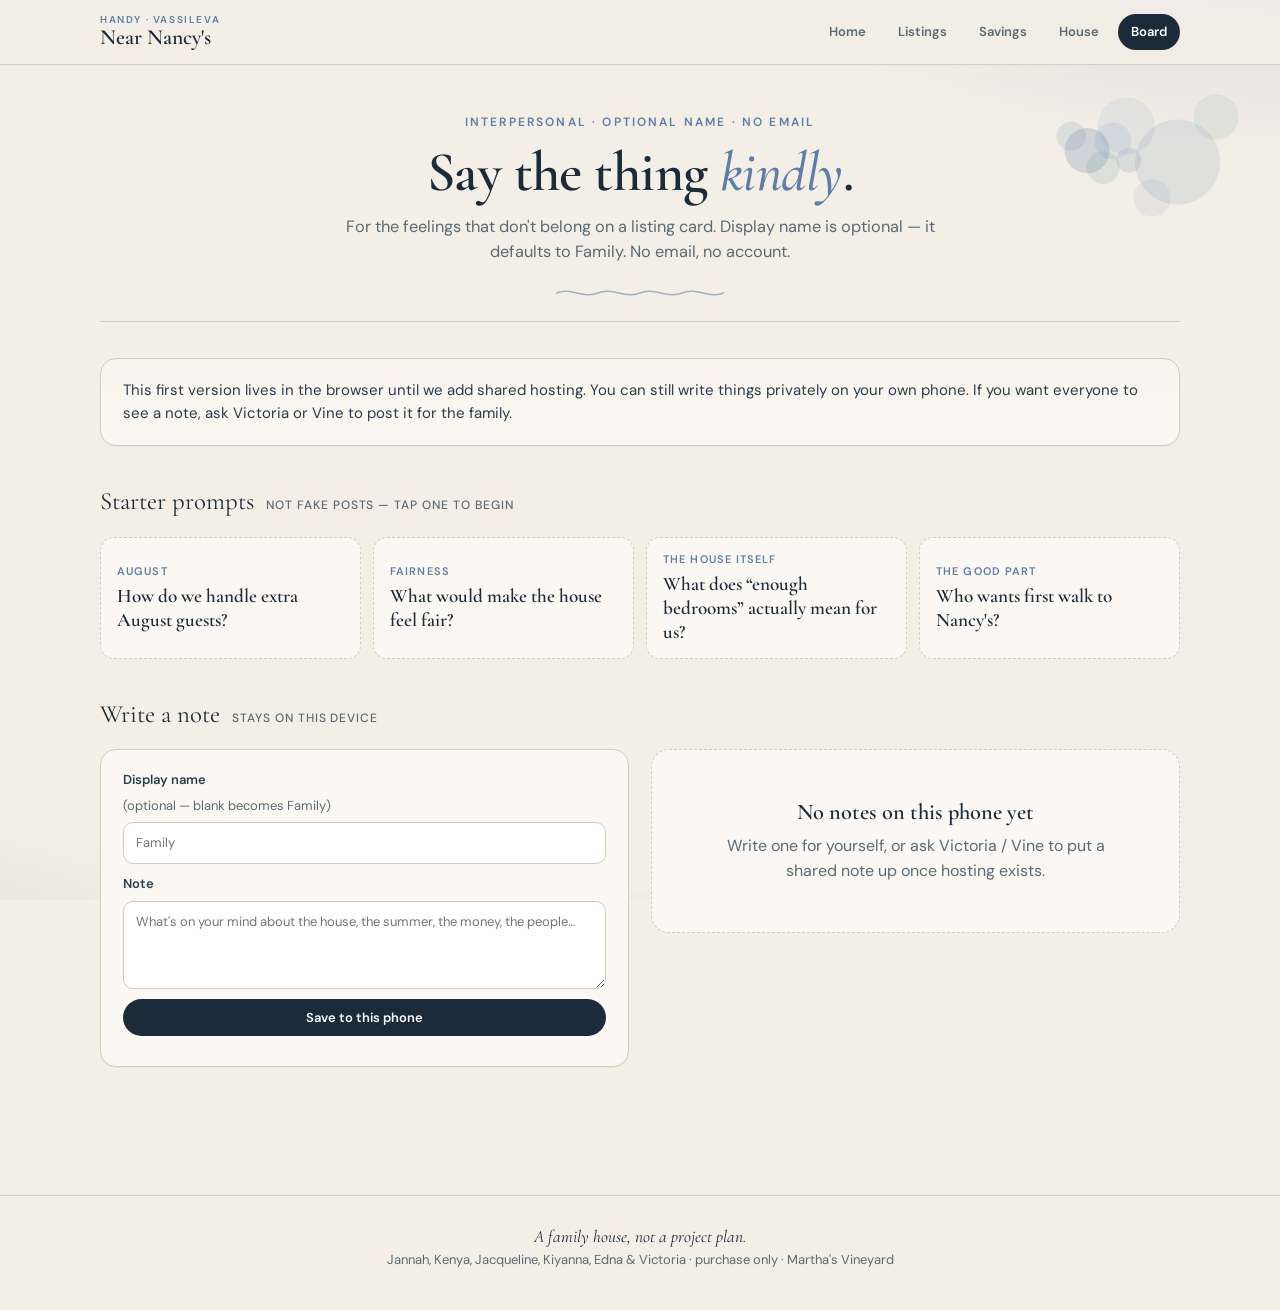
==== board.html @ 732fab81 "Publish Near Nancy's family Vineyard house tracker. Static GitHub Pages site for Handy/Vassileva lis" ====
<!DOCTYPE html>
<html lang="en">
<head>
  <meta charset="UTF-8" />
  <meta name="viewport" content="width=device-width, initial-scale=1" />
  <title>Family board — Near Nancy's</title>
  <link rel="preconnect" href="https://fonts.googleapis.com" />
  <link rel="preconnect" href="https://fonts.gstatic.com" crossorigin />
  <link href="https://fonts.googleapis.com/css2?family=Cormorant+Garamond:ital,wght@0,500;0,600;1,500&family=DM+Sans:ital,wght@0,400;0,500;0,600;1,400&display=swap" rel="stylesheet" />
  <link rel="stylesheet" href="styles.css" />
</head>
<body>
  <nav class="site-nav">
    <div class="inner">
      <a class="brand" href="index.html">
        <span>Handy · Vassileva</span>
        <strong>Near Nancy's</strong>
      </a>
      <div class="nav-links">
      <a href="index.html">Home</a>
      <a href="listings.html">Listings</a>
      <a href="savings.html">Savings</a>
      <a href="house.html">House</a>
      <a href="board.html" class="active">Board</a>
      </div>
    </div>
  </nav>

  <div class="wrap">
    <header class="page-head">
      <div class="bloom" aria-hidden="true"></div>
      <div class="eyebrow">Interpersonal · optional name · no email</div>
      <h1>Say the thing <em>kindly</em>.</h1>
      <p class="sub">For the feelings that don't belong on a listing card. Display name is optional — it defaults to Family. No email, no account.</p>
    </header>

    <div class="callout soft-cedar">
      <p>This first version lives in the browser until we add shared hosting. You can still write things privately on your own phone. If you want everyone to see a note, ask Victoria or Vine to post it for the family.</p>
    </div>

    <div class="section-label">Starter prompts <span>not fake posts — tap one to begin</span></div>
    <div class="prompt-grid" id="prompts">
      <button type="button" class="prompt" data-prompt="How do we handle extra August guests?">
        <small>August</small>
        <span>How do we handle extra August guests?</span>
      </button>
      <button type="button" class="prompt" data-prompt="What would make the house feel fair?">
        <small>Fairness</small>
        <span>What would make the house feel fair?</span>
      </button>
      <button type="button" class="prompt" data-prompt="What does enough bedrooms actually mean for us?">
        <small>The house itself</small>
        <span>What does “enough bedrooms” actually mean for us?</span>
      </button>
      <button type="button" class="prompt" data-prompt="Who wants to be first to walk from our place to Nancy's in the morning?">
        <small>The good part</small>
        <span>Who wants first walk to Nancy's?</span>
      </button>
    </div>

    <div class="section-label">Write a note <span>stays on this device</span></div>
    <div class="two-col">
      <form class="callout" id="board-form">
        <label>Display name <span style="font-weight:400;color:var(--muted)">(optional — blank becomes Family)</span>
          <input type="text" id="display-name" placeholder="Family" maxlength="40" />
        </label>
        <label>Note
          <textarea id="body" required placeholder="What's on your mind about the house, the summer, the money, the people…"></textarea>
        </label>
        <button class="btn primary" type="submit">Save to this phone</button>
        <p class="saved-ok" id="form-msg"></p>
      </form>
      <div>
        <div class="posts" id="posts"></div>
        <div class="empty" id="board-empty">
          <h3>No notes on this phone yet</h3>
          <p>Write one for yourself, or ask Victoria / Vine to put a shared note up once hosting exists.</p>
        </div>
      </div>
    </div>
  </div>
  <footer>
    <p><em>A family house, not a project plan.</em><br/>
    Jannah, Kenya, Jacqueline, Kiyanna, Edna &amp; Victoria · purchase only · Martha's Vineyard</p>
  </footer>

  <script>

    const KEY = "vineyard-board-v1";
    function load() {
      try { return JSON.parse(localStorage.getItem(KEY) || "[]"); } catch (e) { return []; }
    }
    function save(list) { localStorage.setItem(KEY, JSON.stringify(list)); }
    function esc(s) { return String(s || "").replace(/&/g, "&amp;").replace(/</g, "&lt;"); }

    let posts = load();

    function render() {
      const wrap = document.getElementById("posts");
      const empty = document.getElementById("board-empty");
      wrap.innerHTML = "";
      if (!posts.length) {
        empty.hidden = false;
        return;
      }
      empty.hidden = true;
      posts.slice().reverse().forEach((p) => {
        const el = document.createElement("article");
        el.className = "post";
        el.innerHTML =
          '<div style="display:flex;justify-content:space-between;gap:12px;align-items:baseline;flex-wrap:wrap">' +
            '<div class="who">' + esc(p.name) + '</div>' +
            '<div class="when">' + esc(p.when) + '</div>' +
          '</div>' +
          '<p>' + esc(p.body) + '</p>' +
          '<div class="actions"><button type="button" class="btn outline" data-del="' + p.id + '">Remove from this phone</button></div>';
        wrap.appendChild(el);
      });
    }

    document.getElementById("board-form").addEventListener("submit", (e) => {
      e.preventDefault();
      const name = document.getElementById("display-name").value.trim() || "Family";
      const body = document.getElementById("body").value.trim();
      if (!body) return;
      posts.push({
        id: String(Date.now()),
        name,
        body,
        when: new Date().toLocaleString("en-US", { month: "short", day: "numeric", hour: "numeric", minute: "2-digit" })
      });
      save(posts);
      document.getElementById("body").value = "";
      document.getElementById("form-msg").textContent = "Saved on this phone.";
      render();
    });

    document.getElementById("posts").addEventListener("click", (e) => {
      const btn = e.target.closest("[data-del]");
      if (!btn) return;
      posts = posts.filter((p) => p.id !== btn.dataset.del);
      save(posts);
      render();
    });

    document.getElementById("prompts").addEventListener("click", (e) => {
      const card = e.target.closest(".prompt");
      if (!card) return;
      const text = card.dataset.prompt;
      const ta = document.getElementById("body");
      if (!ta.value) ta.value = text + "\n\n";
      else ta.value = ta.value.trim() + "\n\n" + text;
      ta.focus();
      ta.scrollIntoView({ behavior: "smooth", block: "center" });
    });

    render();

  </script>
</body>
</html>
---- styles.css ----
/* Handy / Vassileva — Martha's Vineyard family house
   Coastal palette: weathered cedar, hydrangea, sea-glass, fog, warm paper, navy ink. */

:root {
  --ink: #1c2b3a;
  --ink-soft: #2a3d4f;
  --muted: #5a6a76;
  --paper: #f3eee6;
  --paper-deep: #e8e0d2;
  --card: #fbf8f3;
  --line: #d6cbbd;
  --cedar: #8a6b52;
  --cedar-deep: #6e5340;
  --cedar-soft: #efe4d6;
  --hydrangea: #5d7ea8;
  --hydrangea-deep: #3f5d82;
  --hydrangea-soft: #dce6f0;
  --seaglass: #6f9e8f;
  --seaglass-deep: #4d7a6c;
  --seaglass-soft: #dceae4;
  --fog: #c5d0d8;
  --fog-wash: rgba(197, 208, 216, 0.28);
  --green: #3d6b55;
  --green-soft: #e4f0e9;
  --amber: #9a6b2f;
  --amber-soft: #f4ead8;
  --rose: #8b4d5a;
  --rose-soft: #f3e4e7;
  --shadow: 0 1px 0 rgba(28, 43, 58, 0.04);
  --shadow-hover: 0 16px 36px rgba(28, 43, 58, 0.09);
  --radius: 18px;
  --nav-h: 64px;
}

* { box-sizing: border-box; margin: 0; padding: 0; }

html { scroll-behavior: smooth; }

body {
  font-family: "DM Sans", system-ui, sans-serif;
  background: var(--paper);
  color: var(--ink);
  line-height: 1.55;
  min-height: 100vh;
  position: relative;
}

/* Subtle ocean fog + hydrangea blooms — CSS only, no clipart */
body::before {
  content: "";
  position: fixed;
  inset: 0;
  pointer-events: none;
  z-index: 0;
  background:
    radial-gradient(ellipse 80% 50% at 100% -10%, rgba(93, 126, 168, 0.16), transparent 55%),
    radial-gradient(ellipse 60% 40% at -10% 110%, rgba(111, 158, 143, 0.14), transparent 50%),
    radial-gradient(circle at 92% 18%, rgba(93, 126, 168, 0.13) 0 42px, transparent 43px),
    radial-gradient(circle at 88% 14%, rgba(155, 176, 204, 0.16) 0 28px, transparent 29px),
    radial-gradient(circle at 95% 13%, rgba(111, 158, 143, 0.12) 0 22px, transparent 23px),
    radial-gradient(circle at 90% 22%, rgba(124, 148, 184, 0.12) 0 18px, transparent 19px);
}

body::after {
  content: "";
  position: fixed;
  left: 0;
  right: 0;
  bottom: 0;
  height: 140px;
  pointer-events: none;
  z-index: 0;
  background:
    radial-gradient(ellipse 120% 80% at 50% 140%, rgba(197, 208, 216, 0.45), transparent 60%);
}

.wrap {
  position: relative;
  z-index: 1;
  max-width: 1120px;
  margin: 0 auto;
  padding: 28px 20px 80px;
}

/* —— Nav —— */
.site-nav {
  position: sticky;
  top: 0;
  z-index: 20;
  background: rgba(243, 238, 230, 0.86);
  backdrop-filter: blur(12px);
  border-bottom: 1px solid var(--line);
}

.site-nav .inner {
  max-width: 1120px;
  margin: 0 auto;
  padding: 10px 20px;
  display: flex;
  align-items: center;
  justify-content: space-between;
  gap: 16px;
  min-height: var(--nav-h);
}

.brand {
  text-decoration: none;
  color: var(--ink);
  display: flex;
  flex-direction: column;
  line-height: 1.15;
  flex-shrink: 0;
}

.brand strong {
  font-family: "Cormorant Garamond", Georgia, serif;
  font-size: 1.35rem;
  font-weight: 600;
}

.brand span {
  font-size: 10px;
  letter-spacing: 0.16em;
  text-transform: uppercase;
  color: var(--hydrangea);
  font-weight: 600;
}

.nav-links {
  display: flex;
  flex-wrap: wrap;
  gap: 6px;
  justify-content: flex-end;
}

.nav-links a {
  text-decoration: none;
  font-size: 13px;
  font-weight: 600;
  color: var(--muted);
  border: 1px solid transparent;
  border-radius: 999px;
  padding: 7px 12px;
  transition: all 0.15s ease;
}

.nav-links a:hover {
  color: var(--hydrangea-deep);
  background: var(--hydrangea-soft);
}

.nav-links a.active {
  color: #fff;
  background: var(--ink);
}

/* —— Type —— */
.eyebrow {
  font-size: 12px;
  letter-spacing: 0.18em;
  text-transform: uppercase;
  color: var(--hydrangea);
  font-weight: 600;
  margin-bottom: 10px;
}

h1 {
  font-family: "Cormorant Garamond", Georgia, serif;
  font-size: clamp(2.2rem, 5vw, 3.5rem);
  font-weight: 600;
  line-height: 1.08;
  margin-bottom: 12px;
  letter-spacing: -0.01em;
}

h1 em {
  font-style: italic;
  font-weight: 500;
  color: var(--hydrangea);
}

h2 {
  font-family: "Cormorant Garamond", Georgia, serif;
  font-size: clamp(1.6rem, 3vw, 2rem);
  font-weight: 600;
  line-height: 1.2;
}

h3 {
  font-family: "Cormorant Garamond", Georgia, serif;
  font-size: 1.4rem;
  font-weight: 600;
  line-height: 1.25;
}

.sub {
  color: var(--muted);
  max-width: 620px;
  font-size: 1.02rem;
}

.lede {
  color: var(--ink-soft);
  max-width: 640px;
  font-size: 1.05rem;
}

/* —— Page header —— */
.page-head {
  text-align: center;
  margin-bottom: 36px;
  padding: 20px 0 28px;
  border-bottom: 1px solid var(--line);
  position: relative;
}

.page-head .sub,
.page-head .lede {
  margin: 0 auto;
}

.page-head .bloom {
  position: absolute;
  width: 160px;
  height: 120px;
  right: 0;
  top: 0;
  pointer-events: none;
  opacity: 0.85;
  background:
    radial-gradient(circle at 42% 48%, rgba(93, 126, 168, 0.28) 0 22px, transparent 23px),
    radial-gradient(circle at 58% 40%, rgba(155, 176, 204, 0.26) 0 18px, transparent 19px),
    radial-gradient(circle at 52% 62%, rgba(111, 158, 143, 0.2) 0 16px, transparent 17px),
    radial-gradient(circle at 32% 36%, rgba(124, 148, 184, 0.22) 0 14px, transparent 15px),
    radial-gradient(circle at 68% 56%, rgba(93, 126, 168, 0.18) 0 12px, transparent 13px);
}

/* —— Cards / grids —— */
.grid {
  display: grid;
  grid-template-columns: repeat(auto-fill, minmax(300px, 1fr));
  gap: 22px;
}

.card {
  background: var(--card);
  border: 1px solid var(--line);
  border-radius: var(--radius);
  overflow: hidden;
  display: flex;
  flex-direction: column;
  transition: transform 0.18s ease, box-shadow 0.18s ease;
  box-shadow: var(--shadow);
}

.card:hover {
  transform: translateY(-3px);
  box-shadow: var(--shadow-hover);
}

.card.hidden { display: none; }

.card-body {
  padding: 18px 18px 20px;
  display: flex;
  flex-direction: column;
  gap: 12px;
  flex: 1;
}

.link-card {
  text-decoration: none;
  color: inherit;
}

.link-card .kicker {
  font-size: 11px;
  letter-spacing: 0.12em;
  text-transform: uppercase;
  color: var(--hydrangea);
  font-weight: 600;
}

.link-card h2 {
  font-size: 1.7rem;
}

.link-card p {
  color: var(--muted);
  font-size: 14px;
  flex: 1;
}

.link-card .go {
  margin-top: 6px;
  font-size: 13px;
  font-weight: 600;
  color: var(--cedar-deep);
}

/* Criteria */
.criteria {
  display: grid;
  grid-template-columns: repeat(auto-fill, minmax(240px, 1fr));
  gap: 14px;
  margin: 8px 0 8px;
}

.criterion {
  background: var(--card);
  border: 1px solid var(--line);
  border-radius: 14px;
  padding: 16px 16px 16px 18px;
  display: grid;
  gap: 6px;
  box-shadow: var(--shadow);
  position: relative;
  overflow: hidden;
}

.criterion::before {
  content: "";
  position: absolute;
  left: 0;
  top: 0;
  bottom: 0;
  width: 4px;
  background: linear-gradient(180deg, var(--hydrangea), var(--seaglass));
}

.criterion strong {
  font-size: 14px;
  font-weight: 600;
}

.criterion span {
  font-size: 13px;
  color: var(--muted);
}

/* Callout */
.callout {
  background: var(--card);
  border: 1px solid var(--line);
  border-radius: 16px;
  padding: 20px 22px;
  display: grid;
  gap: 10px;
  box-shadow: var(--shadow);
}

.callout.soft-blue { background: linear-gradient(180deg, #f7f9fc, var(--card)); }
.callout.soft-green { background: linear-gradient(180deg, #f4f8f6, var(--card)); }
.callout.soft-cedar { background: linear-gradient(180deg, #f8f3ec, var(--card)); }

.callout p { color: var(--ink-soft); font-size: 15px; }
.callout .hint { font-size: 13px; color: var(--muted); }

.section-label {
  font-family: "Cormorant Garamond", Georgia, serif;
  font-size: 1.55rem;
  margin: 36px 0 16px;
  display: flex;
  align-items: baseline;
  gap: 12px;
  flex-wrap: wrap;
}

.section-label span {
  font-family: "DM Sans", sans-serif;
  font-size: 12px;
  letter-spacing: 0.08em;
  text-transform: uppercase;
  color: var(--muted);
  font-weight: 500;
}

/* Chips / filters */
.filters {
  display: flex;
  flex-wrap: wrap;
  gap: 8px;
  justify-content: center;
  margin: 22px 0 8px;
}

.chip {
  border: 1px solid var(--line);
  background: var(--card);
  color: var(--muted);
  border-radius: 999px;
  padding: 7px 14px;
  font-size: 13px;
  font-weight: 500;
  cursor: pointer;
  transition: all 0.15s ease;
  font-family: inherit;
}

.chip:hover { border-color: var(--hydrangea); color: var(--hydrangea-deep); }
.chip.active {
  background: var(--ink);
  border-color: var(--ink);
  color: #fff;
}

/* Buttons */
.btn {
  display: inline-flex;
  align-items: center;
  justify-content: center;
  gap: 6px;
  text-decoration: none;
  border: none;
  border-radius: 999px;
  padding: 10px 14px;
  font-size: 13px;
  font-weight: 600;
  font-family: inherit;
  cursor: pointer;
  transition: background 0.15s ease, color 0.15s ease, border-color 0.15s ease;
}

.btn.primary { background: var(--ink); color: #fff; }
.btn.primary:hover { background: var(--hydrangea-deep); }
.btn.ghost {
  background: var(--hydrangea-soft);
  color: var(--hydrangea-deep);
}
.btn.ghost:hover { background: #cdd9e8; }
.btn.cedar {
  background: var(--cedar-soft);
  color: var(--cedar-deep);
}
.btn.outline {
  background: transparent;
  color: var(--ink);
  border: 1px solid var(--line);
}
.btn.outline:hover { border-color: var(--hydrangea); color: var(--hydrangea-deep); }

.actions { display: flex; gap: 8px; margin-top: 4px; flex-wrap: wrap; }

/* Forms */
label {
  display: grid;
  gap: 6px;
  font-size: 13px;
  font-weight: 600;
  color: var(--ink-soft);
}

input[type="text"],
input[type="number"],
input[type="date"],
select,
textarea {
  width: 100%;
  border: 1px solid var(--line);
  border-radius: 10px;
  padding: 10px 12px;
  font: inherit;
  font-weight: 400;
  background: #fff;
  color: var(--ink);
}

textarea { min-height: 88px; resize: vertical; }

input:focus, select:focus, textarea:focus {
  outline: 2px solid var(--hydrangea-soft);
  border-color: var(--hydrangea);
}

.form-grid {
  display: grid;
  grid-template-columns: 1fr 1fr;
  gap: 14px;
}

.form-grid .full { grid-column: 1 / -1; }

/* Listing cards */
.photo {
  position: relative;
  aspect-ratio: 16 / 10;
  overflow: hidden;
  background:
    linear-gradient(160deg, #c5d0d8 0%, #8fa8b8 42%, #5d7ea8 100%);
}

.photo.ph-land {
  background: linear-gradient(150deg, #dceae4 0%, #8fb8a4 45%, #4d7a6c 100%);
}
.photo.ph-2 {
  background: linear-gradient(145deg, #efe4d6 0%, #c4a888 48%, #6e5340 100%);
}
.photo.ph-3 {
  background: linear-gradient(155deg, #dce6f0 0%, #9bb0cc 45%, #3f5d82 100%);
}

.photo img {
  width: 100%;
  height: 100%;
  object-fit: cover;
  display: block;
}

.photo-chip {
  position: absolute;
  bottom: 12px;
  left: 12px;
  background: rgba(251, 248, 243, 0.92);
  backdrop-filter: blur(6px);
  border-radius: 999px;
  padding: 5px 10px;
  font-size: 12px;
  font-weight: 600;
}

.badge {
  position: absolute;
  top: 12px;
  left: 12px;
  background: rgba(251, 248, 243, 0.92);
  backdrop-filter: blur(6px);
  border-radius: 999px;
  padding: 5px 10px;
  font-size: 11px;
  font-weight: 600;
  letter-spacing: 0.04em;
  text-transform: uppercase;
}

.badge.strong { color: var(--green); }
.badge.stretch-budget { color: var(--amber); }
.badge.fourbed-expandable,
.badge.fit-4bed { color: var(--hydrangea-deep); }
.badge.land { color: var(--cedar-deep); }

.meta { color: var(--muted); font-size: 13px; }

.name {
  font-family: "Cormorant Garamond", Georgia, serif;
  font-size: 1.5rem;
  font-weight: 600;
  line-height: 1.15;
}

.price {
  font-weight: 600;
  font-size: 1.05rem;
}

.tags { display: flex; flex-wrap: wrap; gap: 6px; }

.tag {
  font-size: 11px;
  font-weight: 600;
  letter-spacing: 0.03em;
  text-transform: uppercase;
  border-radius: 999px;
  padding: 4px 9px;
  background: var(--hydrangea-soft);
  color: var(--hydrangea-deep);
}

.tag.pool { background: var(--seaglass-soft); color: var(--seaglass-deep); }
.tag.beach { background: var(--hydrangea-soft); color: var(--hydrangea-deep); }
.tag.land { background: var(--cedar-soft); color: var(--cedar-deep); }

.notes {
  font-size: 13.5px;
  color: #3a4450;
  line-height: 1.45;
}

.vote-row {
  display: flex;
  gap: 6px;
  flex-wrap: wrap;
}

.vote {
  flex: 1;
  min-width: 72px;
  border: 1px solid var(--line);
  background: #fff;
  color: var(--muted);
  border-radius: 999px;
  padding: 7px 10px;
  font-size: 12px;
  font-weight: 600;
  cursor: pointer;
  font-family: inherit;
}

.vote:hover { border-color: var(--hydrangea); color: var(--hydrangea-deep); }
.vote.love.active { background: var(--green-soft); color: var(--green); border-color: #b7d2c3; }
.vote.maybe.active { background: var(--amber-soft); color: var(--amber); border-color: #e4d2b0; }
.vote.pass.active { background: var(--rose-soft); color: var(--rose); border-color: #e4c5cb; }

.card-note {
  min-height: 56px;
  font-size: 13px;
}

.market-note {
  text-align: center;
  color: var(--muted);
  font-size: 13.5px;
  margin: 4px 0 18px;
}

.empty {
  text-align: center;
  padding: 48px 20px;
  background: var(--card);
  border: 1px dashed var(--line);
  border-radius: 18px;
}

.empty h3 { margin-bottom: 8px; }
.empty p { color: var(--muted); max-width: 420px; margin: 0 auto; }

/* Savings */
.progress-wrap { display: grid; gap: 8px; }
.progress-meta {
  display: flex;
  justify-content: space-between;
  font-size: 13px;
  color: var(--muted);
}
.bar {
  height: 10px;
  background: var(--paper-deep);
  border-radius: 999px;
  overflow: hidden;
}
.bar > i {
  display: block;
  height: 100%;
  width: 0;
  background: linear-gradient(90deg, var(--seaglass), var(--hydrangea));
  border-radius: inherit;
  transition: width 0.4s ease;
}

.unit-card .money {
  font-family: "Cormorant Garamond", Georgia, serif;
  font-size: 1.8rem;
  font-weight: 600;
}

.cheat {
  display: grid;
  grid-template-columns: repeat(auto-fill, minmax(160px, 1fr));
  gap: 12px;
}

.cheat .cell {
  background: var(--card);
  border: 1px solid var(--line);
  border-radius: 14px;
  padding: 14px 16px;
  text-align: center;
}

.cheat .cell em {
  display: block;
  font-family: "Cormorant Garamond", Georgia, serif;
  font-style: normal;
  font-size: 1.7rem;
  font-weight: 600;
  color: var(--ink);
}

.cheat .cell span {
  font-size: 12px;
  letter-spacing: 0.06em;
  text-transform: uppercase;
  color: var(--muted);
  font-weight: 600;
}

/* Rules */
.rule-list {
  list-style: none;
  display: grid;
  gap: 12px;
}

.rule-list li {
  background: var(--card);
  border: 1px solid var(--line);
  border-radius: 14px;
  padding: 16px 18px;
  display: grid;
  grid-template-columns: 36px 1fr;
  gap: 12px;
  align-items: start;
}

.rule-num {
  width: 36px;
  height: 36px;
  border-radius: 50%;
  background: var(--hydrangea-soft);
  color: var(--hydrangea-deep);
  display: grid;
  place-items: center;
  font-family: "Cormorant Garamond", Georgia, serif;
  font-size: 1.2rem;
  font-weight: 600;
}

.rule-list h3 { font-size: 1.2rem; margin-bottom: 4px; }
.rule-list p { font-size: 14px; color: var(--ink-soft); }

.request-item {
  padding: 16px 18px;
  border-bottom: 1px solid var(--line);
}

.request-item:last-child { border-bottom: none; }

.request-item .when {
  font-family: "Cormorant Garamond", Georgia, serif;
  font-size: 1.25rem;
  font-weight: 600;
}

/* Board */
.prompt-grid {
  display: grid;
  grid-template-columns: repeat(auto-fill, minmax(220px, 1fr));
  gap: 12px;
}

.prompt {
  text-align: left;
  background: var(--card);
  border: 1px dashed var(--line);
  border-radius: 14px;
  padding: 14px 16px;
  cursor: pointer;
  font-family: inherit;
  color: var(--ink);
  transition: border-color 0.15s ease, background 0.15s ease;
}

.prompt:hover {
  border-color: var(--hydrangea);
  background: #f7f9fc;
}

.prompt small {
  display: block;
  font-size: 11px;
  letter-spacing: 0.1em;
  text-transform: uppercase;
  color: var(--hydrangea);
  font-weight: 600;
  margin-bottom: 6px;
}

.prompt span {
  font-family: "Cormorant Garamond", Georgia, serif;
  font-size: 1.2rem;
  font-weight: 600;
  line-height: 1.25;
}

.post {
  background: var(--card);
  border: 1px solid var(--line);
  border-radius: 16px;
  padding: 16px 18px;
}

.post .who {
  font-weight: 600;
  font-size: 14px;
}

.post .when {
  font-size: 12px;
  color: var(--muted);
}

.post p {
  margin-top: 8px;
  white-space: pre-wrap;
  font-size: 15px;
}

.posts { display: grid; gap: 12px; }

/* Family strip */
.family {
  display: flex;
  flex-wrap: wrap;
  gap: 8px;
  justify-content: center;
  margin-top: 20px;
}

.family i {
  font-style: normal;
  font-size: 13px;
  background: var(--card);
  border: 1px solid var(--line);
  border-radius: 999px;
  padding: 6px 12px;
  color: var(--ink-soft);
}

/* Footer */
footer {
  position: relative;
  z-index: 1;
  margin-top: 48px;
  text-align: center;
  color: var(--muted);
  font-size: 13px;
  padding: 28px 20px 40px;
  border-top: 1px solid var(--line);
}

footer em {
  font-family: "Cormorant Garamond", Georgia, serif;
  font-style: italic;
  font-size: 1.08rem;
  color: var(--ink);
}

.wave {
  display: block;
  width: 100%;
  height: 36px;
  margin: 8px 0 0;
}

.stack { display: grid; gap: 16px; }
.two-col {
  display: grid;
  grid-template-columns: 1fr 1fr;
  gap: 22px;
  align-items: start;
}

.saved-ok {
  font-size: 12px;
  color: var(--seaglass-deep);
  font-weight: 600;
}

@media (max-width: 720px) {
  .site-nav .inner { flex-direction: column; align-items: stretch; gap: 8px; padding: 12px 16px; }
  .nav-links { justify-content: flex-start; }
  .form-grid, .two-col { grid-template-columns: 1fr; }
  .page-head .bloom { display: none; }
  .wrap { padding: 20px 16px 64px; }
}

@media (prefers-reduced-motion: reduce) {
  html { scroll-behavior: auto; }
  .card { transition: none; }
  .bar > i { transition: none; }
}

.page-head::after {
  content: "";
  display: block;
  width: 168px;
  height: 14px;
  margin: 20px auto -6px;
  background: url("data:image/svg+xml,%3Csvg xmlns='http://www.w3.org/2000/svg' viewBox='0 0 168 14' fill='none'%3E%3Cpath d='M0 8 C14 2 28 14 42 8 C56 2 70 14 84 8 C98 2 112 14 126 8 C140 2 154 14 168 8' stroke='%235d7ea8' stroke-width='1.4' stroke-linecap='round'/%3E%3C/svg%3E") center / contain no-repeat;
  opacity: 0.55;
}
.notes, .meta { overflow-wrap: anywhere; }
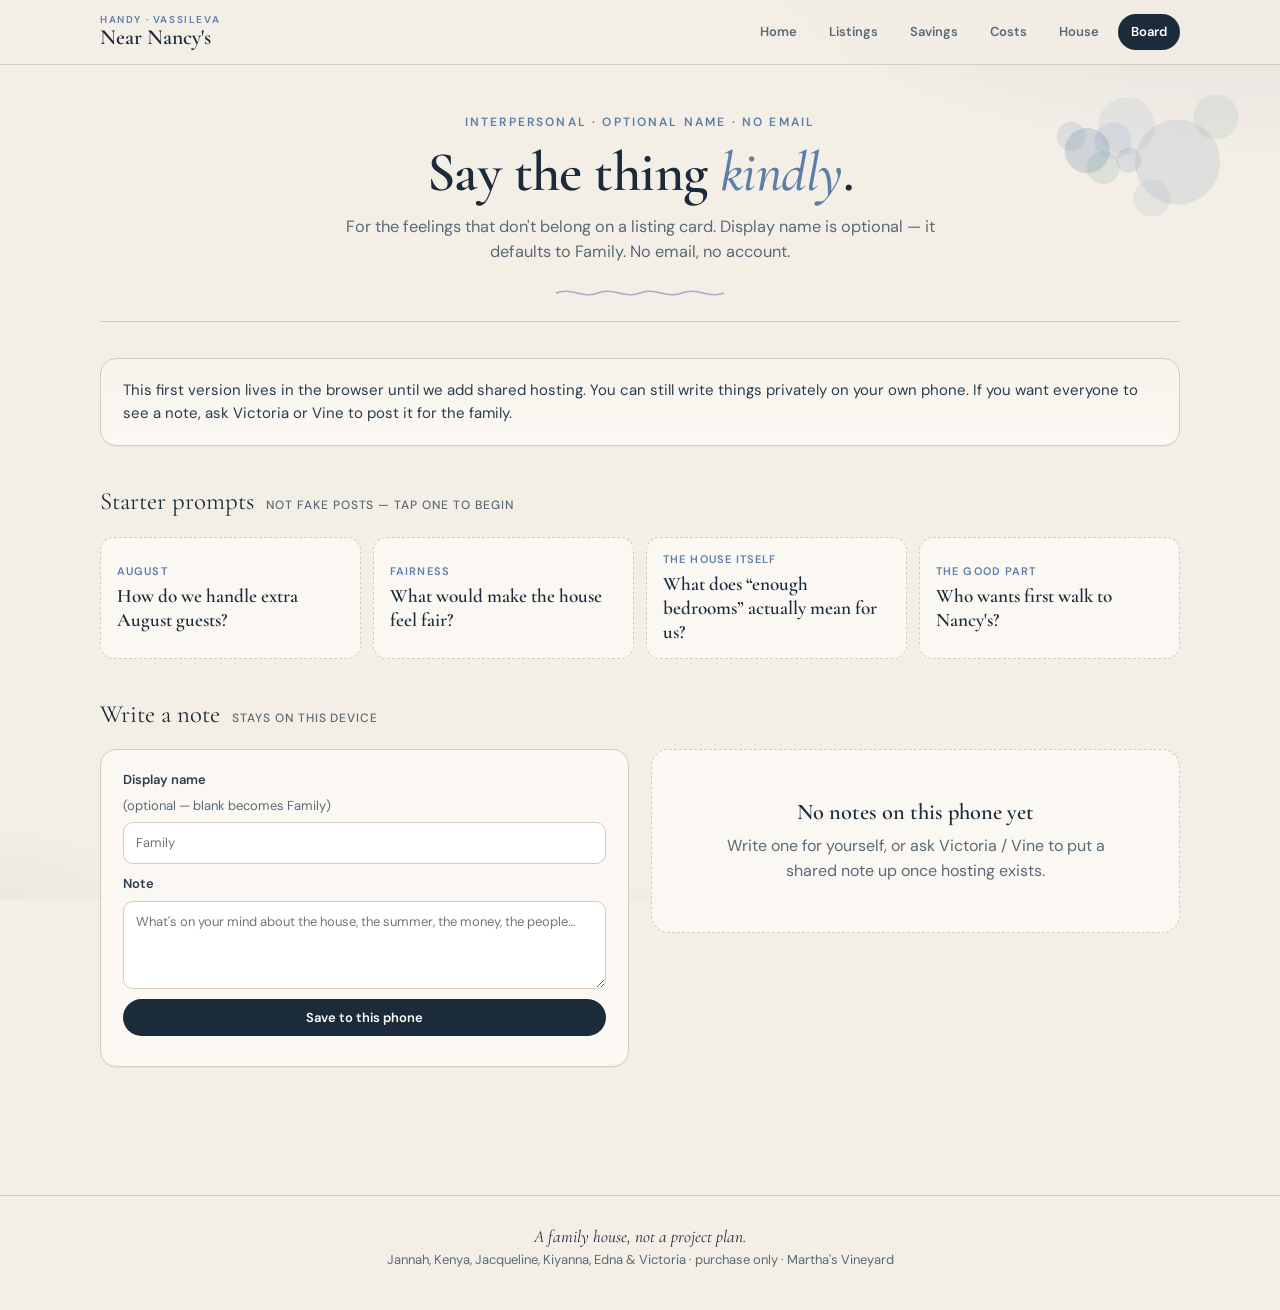
==== commit 2d3a6c5d: "Add Costs to nav" ====
--- a/board.html
+++ b/board.html
@@ -20,6 +20,7 @@
       <a href="index.html">Home</a>
       <a href="listings.html">Listings</a>
       <a href="savings.html">Savings</a>
+      <a href="costs.html">Costs</a>
       <a href="house.html">House</a>
       <a href="board.html" class="active">Board</a>
       </div>
--- a/styles.css
+++ b/styles.css
@@ -506,6 +506,128 @@
   display: block;
 }
 
+.photo .carousel-track {
+  position: absolute;
+  inset: 0;
+}
+
+.photo .carousel-slide {
+  position: absolute;
+  inset: 0;
+  width: 100%;
+  height: 100%;
+  object-fit: cover;
+  opacity: 0;
+  transition: opacity 0.28s ease;
+  pointer-events: none;
+}
+
+.photo .carousel-slide.is-active {
+  opacity: 1;
+  pointer-events: auto;
+}
+
+.photo.has-carousel {
+  cursor: pointer;
+  user-select: none;
+  -webkit-user-select: none;
+  touch-action: pan-y;
+}
+
+.carousel-btn {
+  position: absolute;
+  top: 50%;
+  transform: translateY(-50%);
+  z-index: 3;
+  width: 34px;
+  height: 34px;
+  border: none;
+  border-radius: 999px;
+  background: rgba(251, 248, 243, 0.9);
+  color: var(--ink);
+  font-size: 22px;
+  line-height: 1;
+  display: flex;
+  align-items: center;
+  justify-content: center;
+  cursor: pointer;
+  box-shadow: 0 2px 10px rgba(28, 43, 58, 0.12);
+  opacity: 0.92;
+  transition: background 0.15s ease, opacity 0.15s ease;
+}
+
+.carousel-btn:hover,
+.carousel-btn:focus-visible {
+  background: #fff;
+  opacity: 1;
+  outline: none;
+}
+
+.carousel-btn.prev { left: 10px; }
+.carousel-btn.next { right: 10px; }
+
+.carousel-count {
+  position: absolute;
+  top: 12px;
+  right: 12px;
+  z-index: 3;
+  background: rgba(28, 43, 58, 0.62);
+  color: #fbf8f3;
+  backdrop-filter: blur(6px);
+  border-radius: 999px;
+  padding: 4px 9px;
+  font-size: 11px;
+  font-weight: 600;
+  letter-spacing: 0.04em;
+  pointer-events: none;
+}
+
+.carousel-dots {
+  position: absolute;
+  left: 50%;
+  bottom: 12px;
+  transform: translateX(-50%);
+  z-index: 3;
+  display: flex;
+  gap: 5px;
+  padding: 4px 8px;
+  border-radius: 999px;
+  background: rgba(28, 43, 58, 0.28);
+  backdrop-filter: blur(4px);
+  max-width: calc(100% - 24px);
+  overflow: hidden;
+}
+
+.carousel-dot {
+  width: 7px;
+  height: 7px;
+  border-radius: 999px;
+  border: none;
+  padding: 0;
+  background: rgba(251, 248, 243, 0.45);
+  cursor: pointer;
+  flex: 0 0 auto;
+}
+
+.carousel-dot.is-active {
+  background: #fbf8f3;
+  width: 16px;
+}
+
+@media (max-width: 640px) {
+  .carousel-btn {
+    width: 30px;
+    height: 30px;
+    font-size: 20px;
+  }
+  .carousel-dots { bottom: 10px; }
+  /* Keep town chip clear of dots */
+  .photo.has-carousel .photo-chip {
+    bottom: 34px;
+  }
+}
+
+
 .photo-chip {
   position: absolute;
   bottom: 12px;
@@ -879,3 +1001,133 @@
   opacity: 0.55;
 }
 .notes, .meta { overflow-wrap: anywhere; }
+
+/* Who are you + family reactions */
+.who-block {
+  margin: 22px auto 4px;
+  max-width: 560px;
+  text-align: center;
+}
+.who-label {
+  font-size: 12px;
+  letter-spacing: 0.1em;
+  text-transform: uppercase;
+  color: var(--muted);
+  font-weight: 600;
+  margin-bottom: 8px;
+}
+.who-hint {
+  font-size: 13.5px;
+  color: var(--ink-soft);
+  margin: 0 0 12px;
+}
+.who-chips {
+  display: flex;
+  flex-wrap: wrap;
+  gap: 8px;
+  justify-content: center;
+}
+.who-chip {
+  border: 1px solid var(--line);
+  background: var(--card);
+  color: var(--ink-soft);
+  border-radius: 999px;
+  padding: 8px 14px;
+  font-size: 14px;
+  font-weight: 600;
+  cursor: pointer;
+  font-family: inherit;
+}
+.who-chip:hover { border-color: var(--hydrangea); color: var(--hydrangea-deep); }
+.who-chip.active {
+  background: var(--hydrangea);
+  border-color: var(--hydrangea);
+  color: #fff;
+}
+.family-react {
+  margin-top: 10px;
+  display: grid;
+  gap: 6px;
+}
+.family-react.empty-react {
+  font-size: 12.5px;
+  color: var(--muted);
+}
+.react-pills {
+  display: flex;
+  flex-wrap: wrap;
+  gap: 6px;
+}
+.react-pill {
+  font-size: 12px;
+  font-weight: 600;
+  border-radius: 999px;
+  padding: 3px 9px;
+  background: var(--paper-deep);
+  color: var(--ink-soft);
+}
+.react-pill.love { background: var(--green-soft); color: var(--green); }
+.react-pill.maybe { background: var(--amber-soft); color: var(--amber); }
+.react-pill.pass { background: var(--rose-soft); color: var(--rose); }
+.family-note {
+  font-size: 13px;
+  color: var(--ink-soft);
+  line-height: 1.4;
+}
+.family-note strong { color: var(--ink); font-weight: 600; }
+.card-note:disabled {
+  opacity: 0.65;
+  cursor: not-allowed;
+}
+
+.status-flag {
+  position: absolute;
+  top: 44px;
+  left: 12px;
+  z-index: 4;
+  border-radius: 999px;
+  padding: 5px 10px;
+  font-size: 11px;
+  font-weight: 700;
+  letter-spacing: 0.06em;
+  text-transform: uppercase;
+  color: #fbf8f3;
+  background: rgba(138, 77, 90, 0.92);
+}
+.status-flag.pending,
+.status-flag.contingent { background: rgba(154, 107, 47, 0.94); }
+.status-flag.sold { background: rgba(28, 43, 58, 0.88); }
+
+.status-line {
+  font-size: 13.5px;
+  font-weight: 600;
+  line-height: 1.35;
+  padding: 8px 10px;
+  border-radius: 10px;
+}
+.status-line.pending,
+.status-line.contingent {
+  background: var(--amber-soft);
+  color: var(--amber);
+}
+.status-line.sold {
+  background: #ece8e2;
+  color: var(--ink-soft);
+}
+
+.card.is-pending,
+.card.is-contingent {
+  box-shadow: inset 0 0 0 2px rgba(154, 107, 47, 0.35);
+}
+.card.is-sold {
+  opacity: 0.72;
+  filter: grayscale(0.25);
+}
+.card.is-sold .price::after {
+  content: " · not buyable";
+  font-weight: 500;
+  color: var(--muted);
+  font-size: 0.85em;
+}
+
+.photo.has-carousel .status-flag { top: 44px; }
